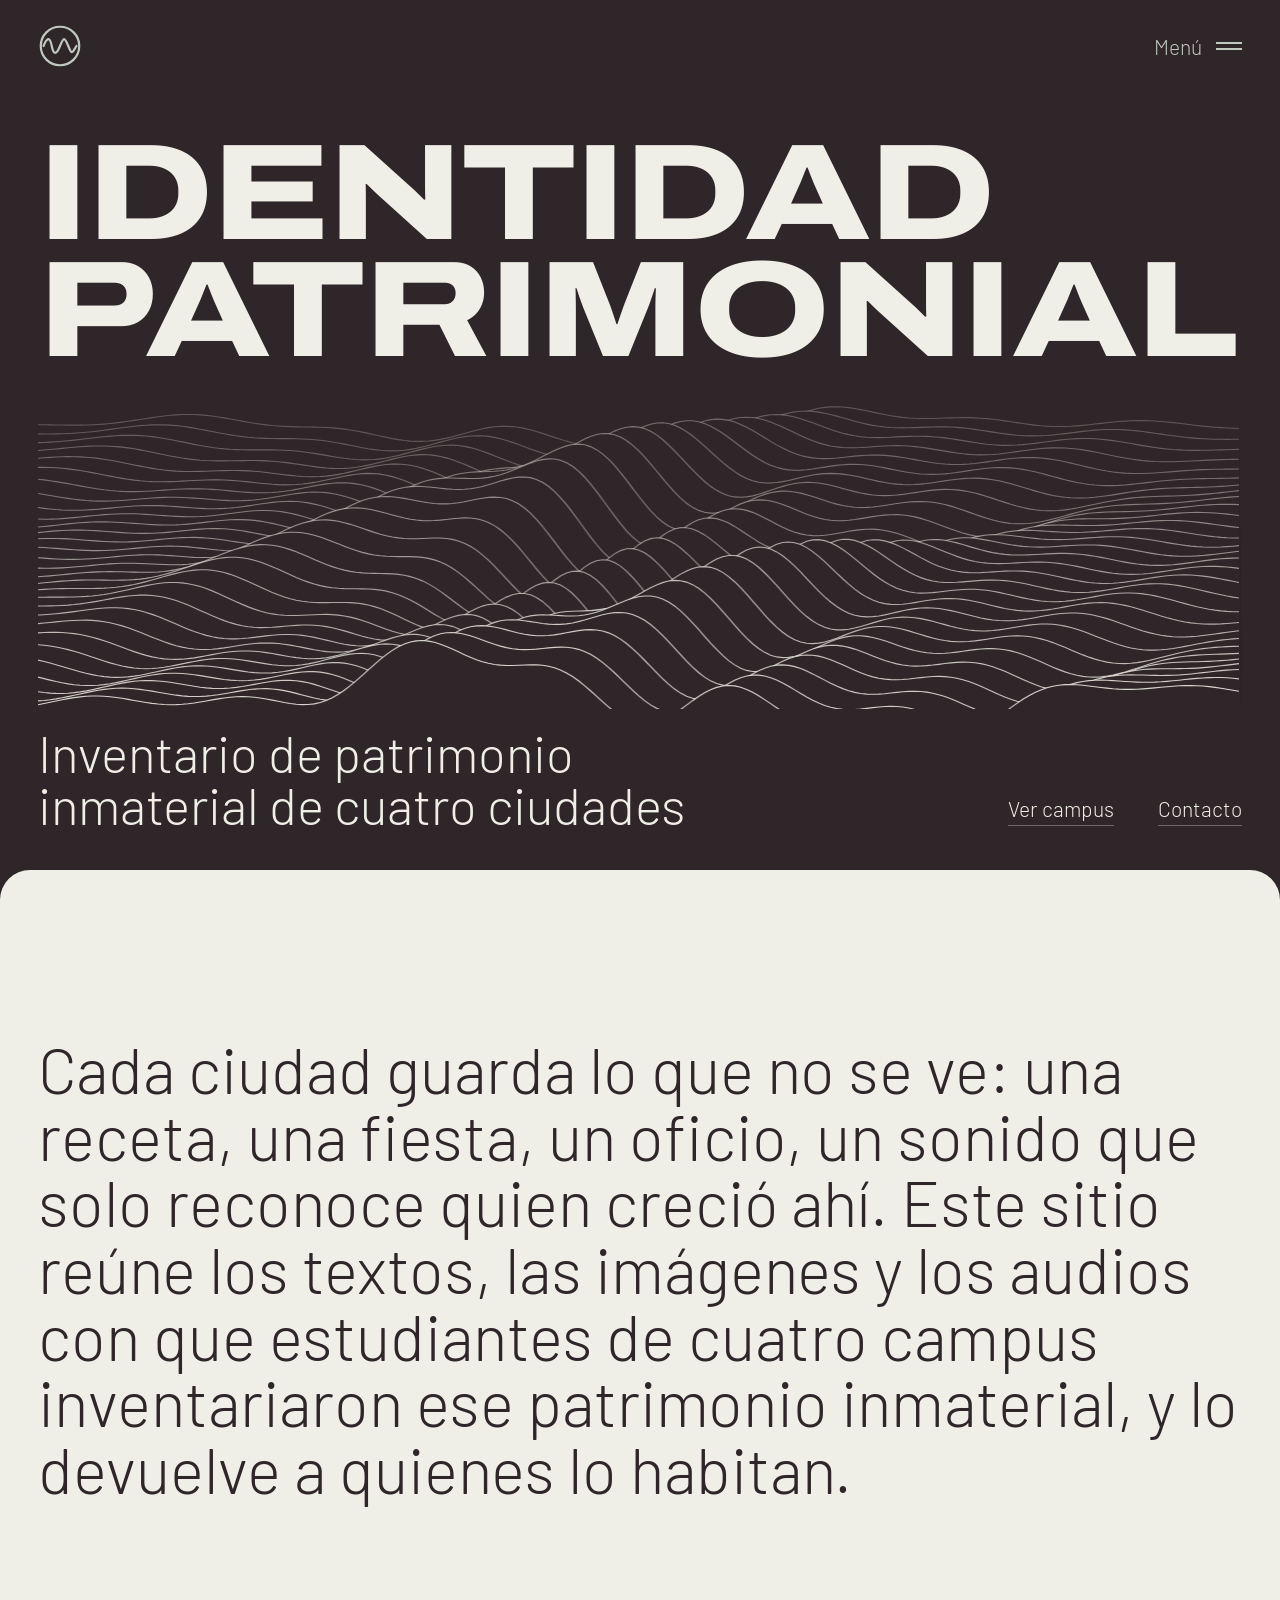
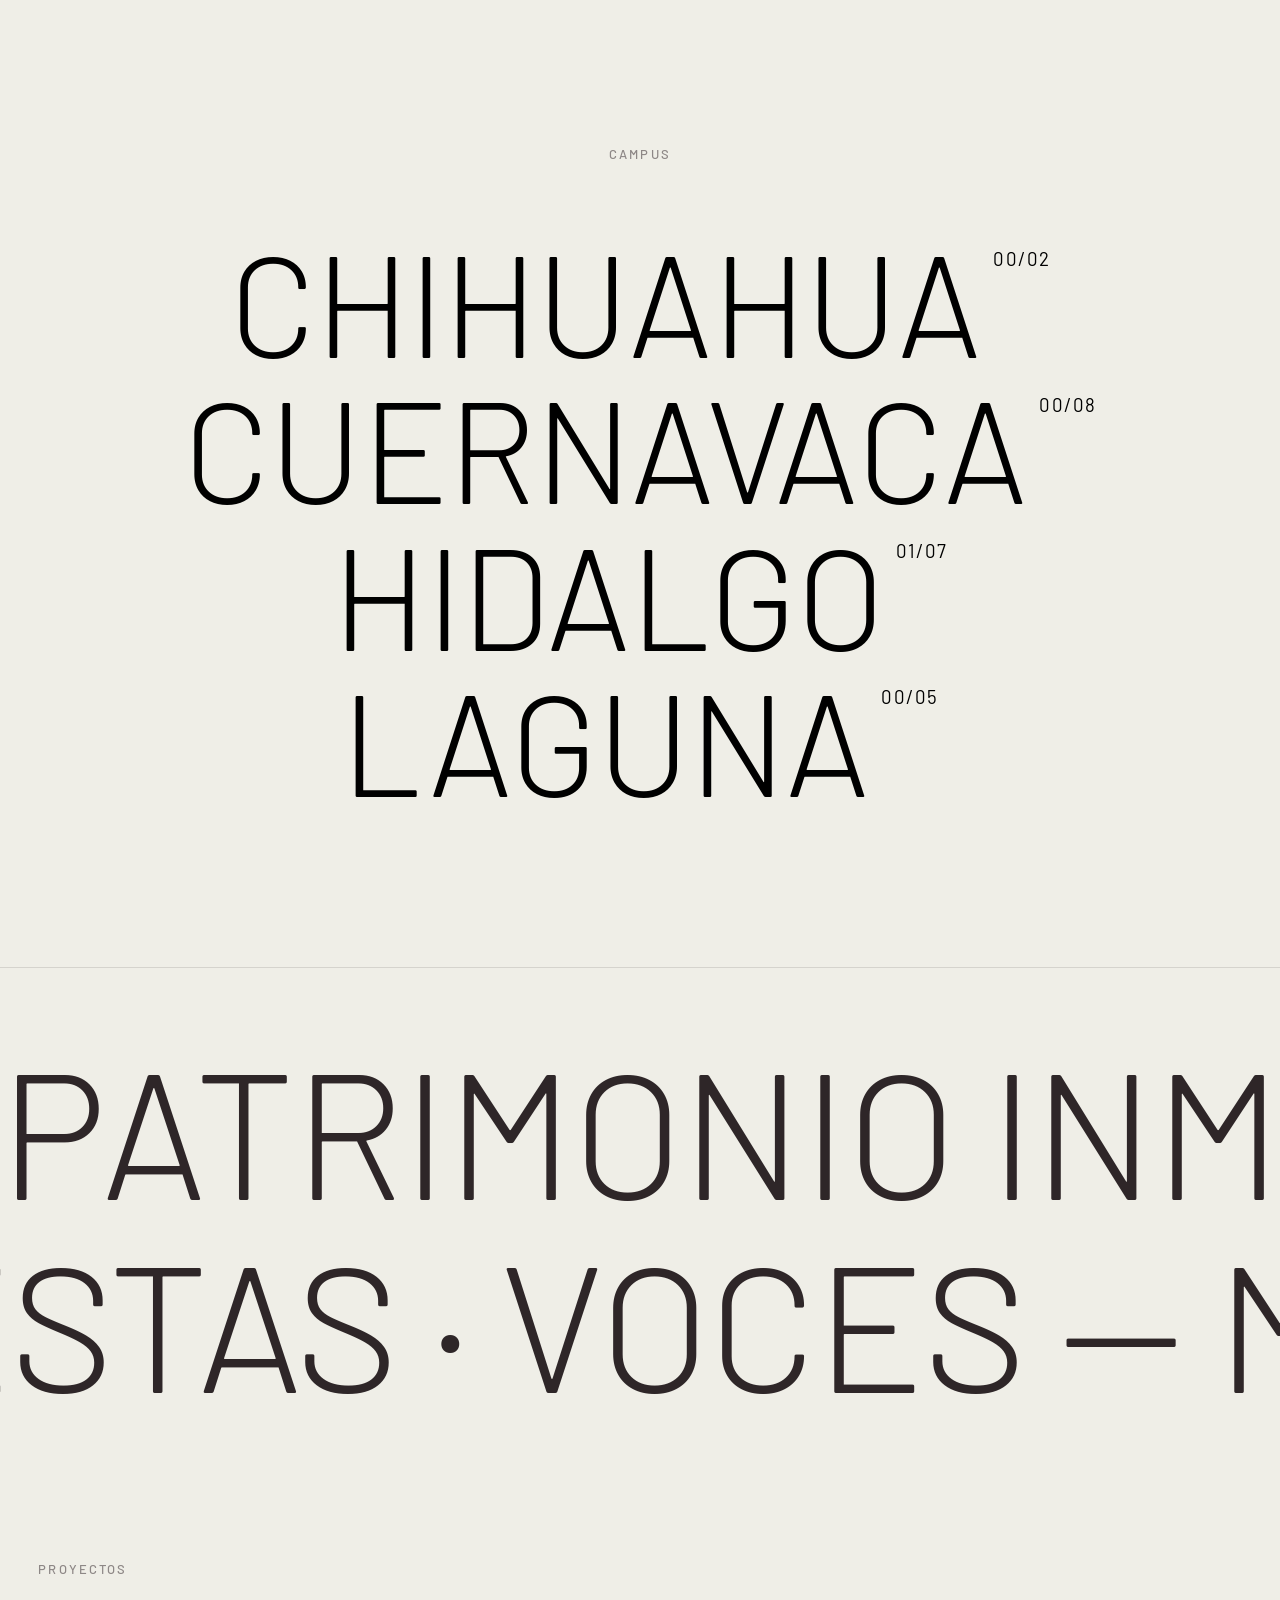
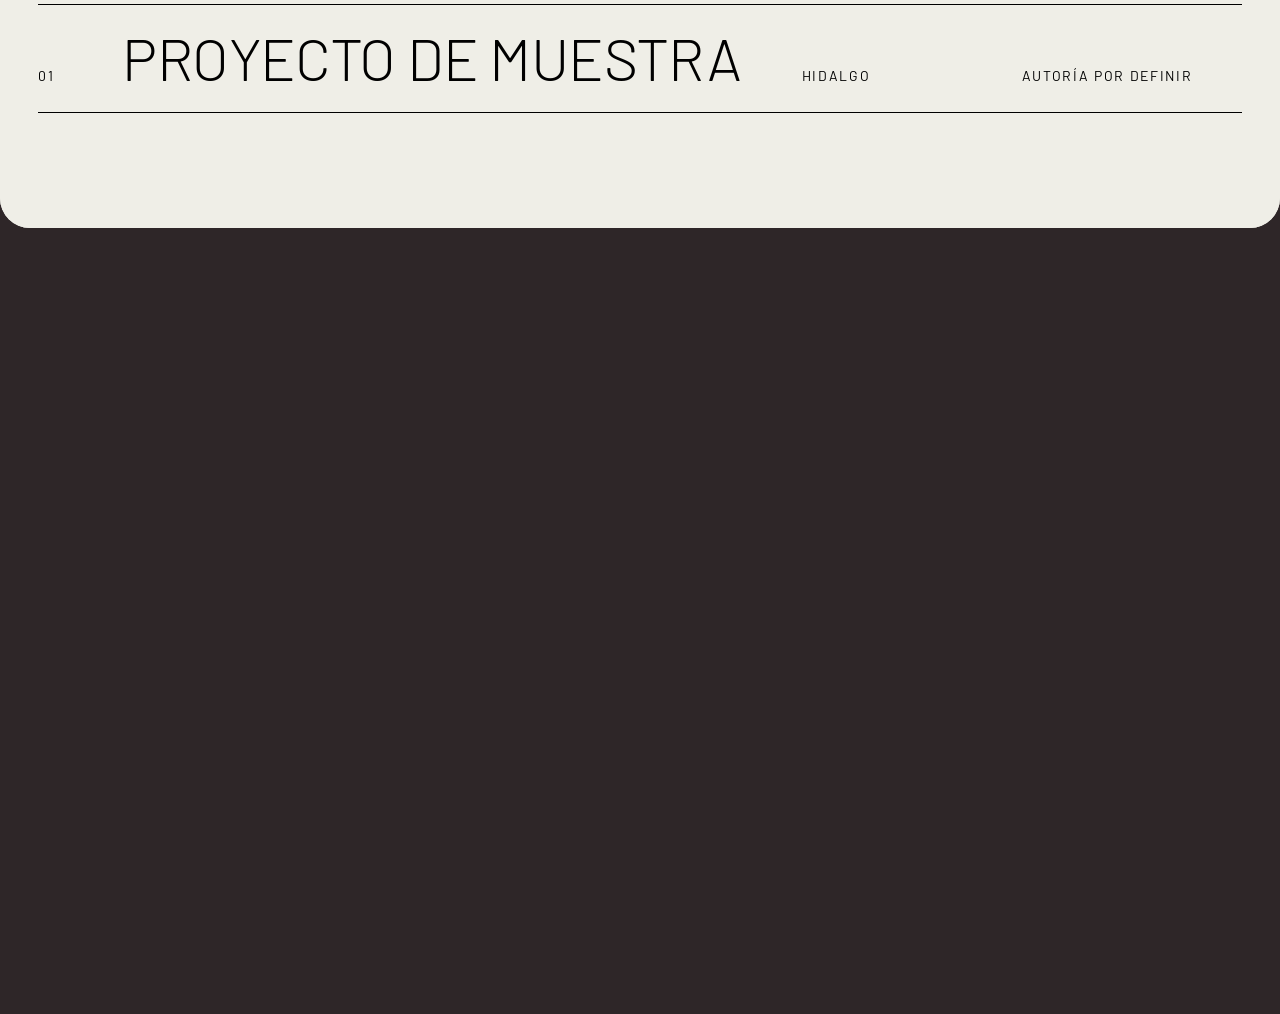
==== index.html @ e94c9727 "Add files via upload" ====
<!doctype html><html lang="es"><head><meta charset="utf-8"><meta name="viewport" content="width=device-width,initial-scale=1"><meta name="robots" content="noindex,nofollow"><title>Identidad patrimonial</title><link rel="preconnect" href="https://fonts.googleapis.com"><link rel="preconnect" href="https://fonts.gstatic.com" crossorigin><link href="https://fonts.googleapis.com/css2?family=Archivo:wdth,wght@62..125,100..900&family=Barlow:wght@300;400;500&display=swap" rel="stylesheet"><link rel="stylesheet" href="css/style.css"></head><body data-page="home"><header class="top"></header>
<section class="hero"><h1 class="wordmark" id="wm" data-fit></h1><canvas id="wave" aria-hidden="true"></canvas>
<div class="hero-foot"><p class="tag" id="tag"></p><div class="hero-links"><a href="#campus">Ver campus</a><a id="contact" href="#">Contacto</a></div></div></section>
<main class="sheet up">
<section class="manifesto" id="manifesto"></section>
<section class="hl clist" id="campus"><p class="eyebrow">Campus</p><div id="cl"></div><div class="peek"></div></section>
<section class="marq" aria-hidden="true"><div id="m1"></div><div id="m2"></div></section>
<section class="hl plist" id="proyectos"><p class="eyebrow">Proyectos</p><div id="pl"></div><div class="peek"></div></section>
</main><footer class="foot"></footer><script src="js/app.js"></script></body></html>
---- css/style.css ----
:root{--cream:#EFEEE7;--ink:#2E2628;--taupe:#4a4143;--mute:#8d8786;--r:30px;--pad:clamp(18px,3vw,44px);
--disp:"Archivo","Arial Black",sans-serif;--sans:"Barlow","Helvetica Neue",Arial,sans-serif}
*{box-sizing:border-box;margin:0;padding:0}
html{background:var(--ink)}
body{background:var(--ink);color:var(--ink);font-family:var(--sans);font-weight:300;font-size:18px;line-height:1.45;-webkit-font-smoothing:antialiased;overflow-x:hidden}
a{color:inherit;text-decoration:none}
button{font-family:inherit}
img{max-width:100%;display:block}
.wordmark{font-family:var(--disp);font-weight:800;font-stretch:125%;text-transform:uppercase;line-height:.86;letter-spacing:-.015em;white-space:nowrap}
.eyebrow{font-size:13px;letter-spacing:.16em;text-transform:uppercase;color:var(--mute);font-weight:500}

/* header + menu */
.top{position:fixed;inset:0 0 auto 0;z-index:50;display:flex;justify-content:space-between;align-items:center;padding:24px var(--pad);color:var(--cream);mix-blend-mode:difference;pointer-events:none}
.top>*{pointer-events:auto}
.logo svg{width:44px;height:44px;display:block}
.menu-btn{background:none;border:0;color:inherit;font-size:21px;font-weight:300;display:flex;gap:14px;align-items:center;cursor:pointer}
.menu-btn i{width:26px;height:8px;border-top:2px solid currentColor;border-bottom:2px solid currentColor}
.menu{position:fixed;top:16px;right:16px;z-index:60;width:min(380px,calc(100vw - 32px));background:var(--taupe);color:var(--cream);border-radius:var(--r);padding:38px 42px 44px;transform-origin:top right;transform:scale(.9);opacity:0;pointer-events:none;transition:transform .45s cubic-bezier(.2,.8,.2,1),opacity .3s}
.menu.open{transform:none;opacity:1;pointer-events:auto}
.menu a{display:block;font-size:28px;line-height:1.55;transition:opacity .2s}
.menu a:hover{opacity:.5}
.menu .x{position:absolute;top:26px;right:30px;width:34px;height:34px;background:none;border:0;color:inherit;cursor:pointer}
.menu .x::before,.menu .x::after{content:"";position:absolute;left:4px;right:4px;top:16px;border-top:2px solid currentColor;transform:rotate(45deg)}
.menu .x::after{transform:rotate(-45deg)}

/* cursor */
.dot{position:fixed;left:0;top:0;width:16px;height:16px;border-radius:50%;background:var(--cream);mix-blend-mode:difference;z-index:100;pointer-events:none;transform:translate(-50%,-50%);transition:width .3s,height .3s}
.dot.big{width:72px;height:72px}
@media(hover:none){.dot{display:none}}
.has-dot,.has-dot a,.has-dot button{cursor:none}

/* hero */
.hero{position:relative;z-index:1;min-height:100svh;background:var(--ink);color:var(--cream);display:flex;flex-direction:column;padding:15vh var(--pad) calc(var(--pad) + var(--r))}
.hero canvas{flex:1 1 0;height:0;min-height:28vh;width:100%;margin:2vh 0}
.hero-foot{display:flex;justify-content:space-between;align-items:flex-end;gap:24px;flex-wrap:wrap}
.tag{font-size:clamp(28px,4vw,64px);line-height:1.02;max-width:13em}
.hero-links{display:flex;gap:44px;font-size:21px;padding-bottom:6px}
.hero-links a{border-bottom:1px solid #efeee755;transition:border-color .2s}
.hero-links a:hover{border-color:var(--cream)}

/* sheet */
.sheet{position:relative;z-index:2;background:var(--cream);overflow:clip;border-radius:0 0 var(--r) var(--r)}
.sheet.up{margin-top:calc(var(--r)*-1);border-radius:var(--r)}
.manifesto{padding:clamp(90px,13vw,200px) var(--pad);font-size:clamp(32px,5vw,84px);line-height:1.04;max-width:1560px}
.manifesto span{opacity:.16;transition:opacity .5s}
.manifesto span.on{opacity:1}
.more{display:inline-block;margin-top:40px;font-size:15px;letter-spacing:.14em;text-transform:uppercase;border-bottom:1px solid currentColor}

/* hover lists */
.hl{position:relative;isolation:isolate;background:var(--cream)}
.clist{padding:clamp(40px,6vw,90px) var(--pad) clamp(90px,12vw,200px);text-align:center}
.clist .eyebrow{margin-bottom:clamp(30px,5vw,80px)}
.cl{display:block;color:var(--cream);mix-blend-mode:difference;font-size:clamp(46px,11.2vw,196px);line-height:1.02;text-transform:uppercase;letter-spacing:-.01em;position:relative;z-index:2}
.cl sup{font-size:.13em;vertical-align:top;letter-spacing:.08em;margin-left:.7em;position:relative;top:1.1em;font-weight:400}
.peek{position:absolute;z-index:1;left:0;top:0;width:clamp(250px,38vw,640px);aspect-ratio:16/10;opacity:0;--s:.88;transform:translate(-50%,-50%) scale(var(--s));transition:opacity .35s,transform .45s cubic-bezier(.2,.8,.2,1);pointer-events:none;overflow:hidden;display:flex;align-items:flex-end;padding:18px;color:var(--cream);font-size:14px;letter-spacing:.14em;text-transform:uppercase;background:#555}
.peek.show{opacity:1;--s:1}
.peek img{position:absolute;inset:0;width:100%;height:100%;object-fit:cover;filter:grayscale(1) contrast(1.08)}
.peek span{position:relative}
.plist{padding:clamp(40px,6vw,90px) var(--pad) clamp(70px,9vw,140px)}
.plist .eyebrow{margin-bottom:26px}
.pr{display:grid;grid-template-columns:64px minmax(0,1fr) 200px 220px;gap:20px;align-items:baseline;padding:24px 0;border-top:1px solid var(--cream);color:var(--cream);mix-blend-mode:difference;position:relative;z-index:2}
.pr:last-child{border-bottom:1px solid var(--cream)}
.pr b{font-weight:400;font-size:14px;letter-spacing:.1em}
.pr h3{font-weight:300;font-size:clamp(28px,4.6vw,76px);line-height:1;text-transform:uppercase;letter-spacing:-.01em}
.pr small{font-size:14px;letter-spacing:.12em;text-transform:uppercase;font-weight:400}
.empty{font-size:clamp(26px,3.4vw,50px);color:var(--mute)}

/* marquee */
.marq{overflow:hidden;white-space:nowrap;padding:clamp(30px,5vw,80px) 0;border-top:1px solid #2e262822}
.marq div{display:inline-block;font-size:clamp(64px,14vw,250px);line-height:1.08;text-transform:uppercase;font-weight:300;will-change:transform;letter-spacing:-.01em}
.marq div:nth-child(2){display:block;width:max-content}

/* footer */
.foot{position:sticky;bottom:0;z-index:0;background:var(--ink);color:var(--cream);padding:calc(var(--r) + 70px) var(--pad) 28px}
.fcols{display:grid;grid-template-columns:repeat(auto-fit,minmax(170px,1fr));gap:30px;margin-bottom:clamp(50px,8vw,120px)}
.fcols h5{font-size:13px;letter-spacing:.16em;text-transform:uppercase;color:#efeee788;font-weight:500;margin-bottom:12px}
.fcols li{list-style:none;font-size:20px}
.fcols a:hover{opacity:.55}
.fine{margin-top:26px;font-size:13px;color:#efeee777;letter-spacing:.06em}

/* inner pages */
.sheet:not(.up){padding-top:92px}
.crumb{margin:0 var(--pad);border:1px solid #2e262830;display:flex;font:500 13px/1 var(--disp);font-stretch:125%;text-transform:uppercase;letter-spacing:.08em;border-radius:14px;overflow:hidden}
.crumb>*{padding:20px 28px;border-right:1px solid #2e262830;display:flex;align-items:center;gap:12px;white-space:nowrap;min-width:0}
.crumb>*:last-child{border-right:0;color:var(--mute);overflow:hidden;text-overflow:ellipsis;display:block}
.crumb a:hover{background:var(--ink);color:var(--cream)}
.chead{padding:clamp(40px,7vw,100px) var(--pad) clamp(30px,5vw,70px)}
.chead .wordmark{white-space:normal}
.cmeta{display:grid;grid-template-columns:2fr 1fr;gap:40px;margin-top:clamp(30px,4vw,60px);align-items:end}
.lead{font-size:clamp(24px,2.8vw,42px);line-height:1.1;max-width:20em}
.phead{padding:clamp(50px,8vw,110px) var(--pad) 0}
.ptitle{font-family:var(--disp);font-weight:800;font-stretch:125%;text-transform:uppercase;line-height:.92;letter-spacing:-.015em;font-size:clamp(38px,8.4vw,150px);margin-top:20px;overflow-wrap:anywhere}
.pmeta{display:grid;grid-template-columns:repeat(3,1fr);margin:clamp(40px,6vw,90px) var(--pad) 0;border-top:1px solid var(--ink)}
.pmeta div{padding:18px 0}
.pmeta p{font-size:clamp(20px,2vw,30px);margin-top:6px}
.pgrid{display:grid;grid-template-columns:minmax(0,1fr) minmax(0,1fr) minmax(0,1fr);gap:clamp(24px,3.4vw,56px);padding:clamp(30px,4vw,60px) var(--pad) clamp(60px,8vw,120px);align-items:start}
.ptext p{font-size:clamp(19px,1.5vw,23px);margin-bottom:1.2em;line-height:1.4}
.pside{position:sticky;top:90px}
.pgal{display:grid;gap:18px}
.ph{aspect-ratio:4/3;display:flex;align-items:flex-end;padding:16px;font-size:13px;letter-spacing:.14em;text-transform:uppercase;color:var(--cream);background:var(--tone,#777);border-radius:6px}
.pgal img{width:100%;border-radius:6px}
.player{background:var(--ink);color:var(--cream);border-radius:22px;padding:24px}
.wv{width:100%;height:110px;display:block;cursor:pointer}
.pl-row{display:flex;justify-content:space-between;align-items:center;margin-top:18px}
.pl-btn{width:64px;height:64px;border-radius:50%;background:var(--cream);color:var(--ink);border:0;cursor:pointer;font-size:18px;transition:transform .2s}
.pl-btn:hover{transform:scale(1.08)}
.pl-btn:focus-visible{outline:2px solid var(--cream);outline-offset:3px}
.pl-time{font-size:15px;letter-spacing:.1em;font-variant-numeric:tabular-nums}
.pl-cap{margin-top:14px;font-size:13px;letter-spacing:.14em;text-transform:uppercase;color:var(--mute);font-weight:500}
.next{display:block;border-top:1px solid #2e262830;padding:clamp(40px,6vw,90px) var(--pad);transition:background .3s,color .3s}
.next:hover{background:var(--ink);color:var(--cream)}
.next .eyebrow{margin-bottom:10px}
.next h3{font-size:clamp(40px,8vw,140px);font-weight:300;text-transform:uppercase;line-height:1;letter-spacing:-.01em}

.js [data-r]{opacity:0;transform:translateY(26px);transition:opacity .9s,transform .9s cubic-bezier(.2,.7,.2,1)}
.js [data-r].in{opacity:1;transform:none}

@media(max-width:860px){
.pr{grid-template-columns:40px 1fr;row-gap:4px}.pr small{grid-column:2}
.pgrid{grid-template-columns:1fr}.pside{position:static}.pmeta{grid-template-columns:1fr}
.cmeta{grid-template-columns:1fr}.crumb>*{padding:16px 14px}.crumb>*:nth-child(3){display:none}
.hero-links{gap:26px}.cl sup{display:none}.menu a{font-size:24px}}
@media(prefers-reduced-motion:reduce){*{transition:none!important}.js [data-r]{opacity:1;transform:none}}

.ehe{display:block;height:auto}
.foot .ehe{width:clamp(210px,24vw,340px);margin-top:clamp(36px,5vw,70px)}
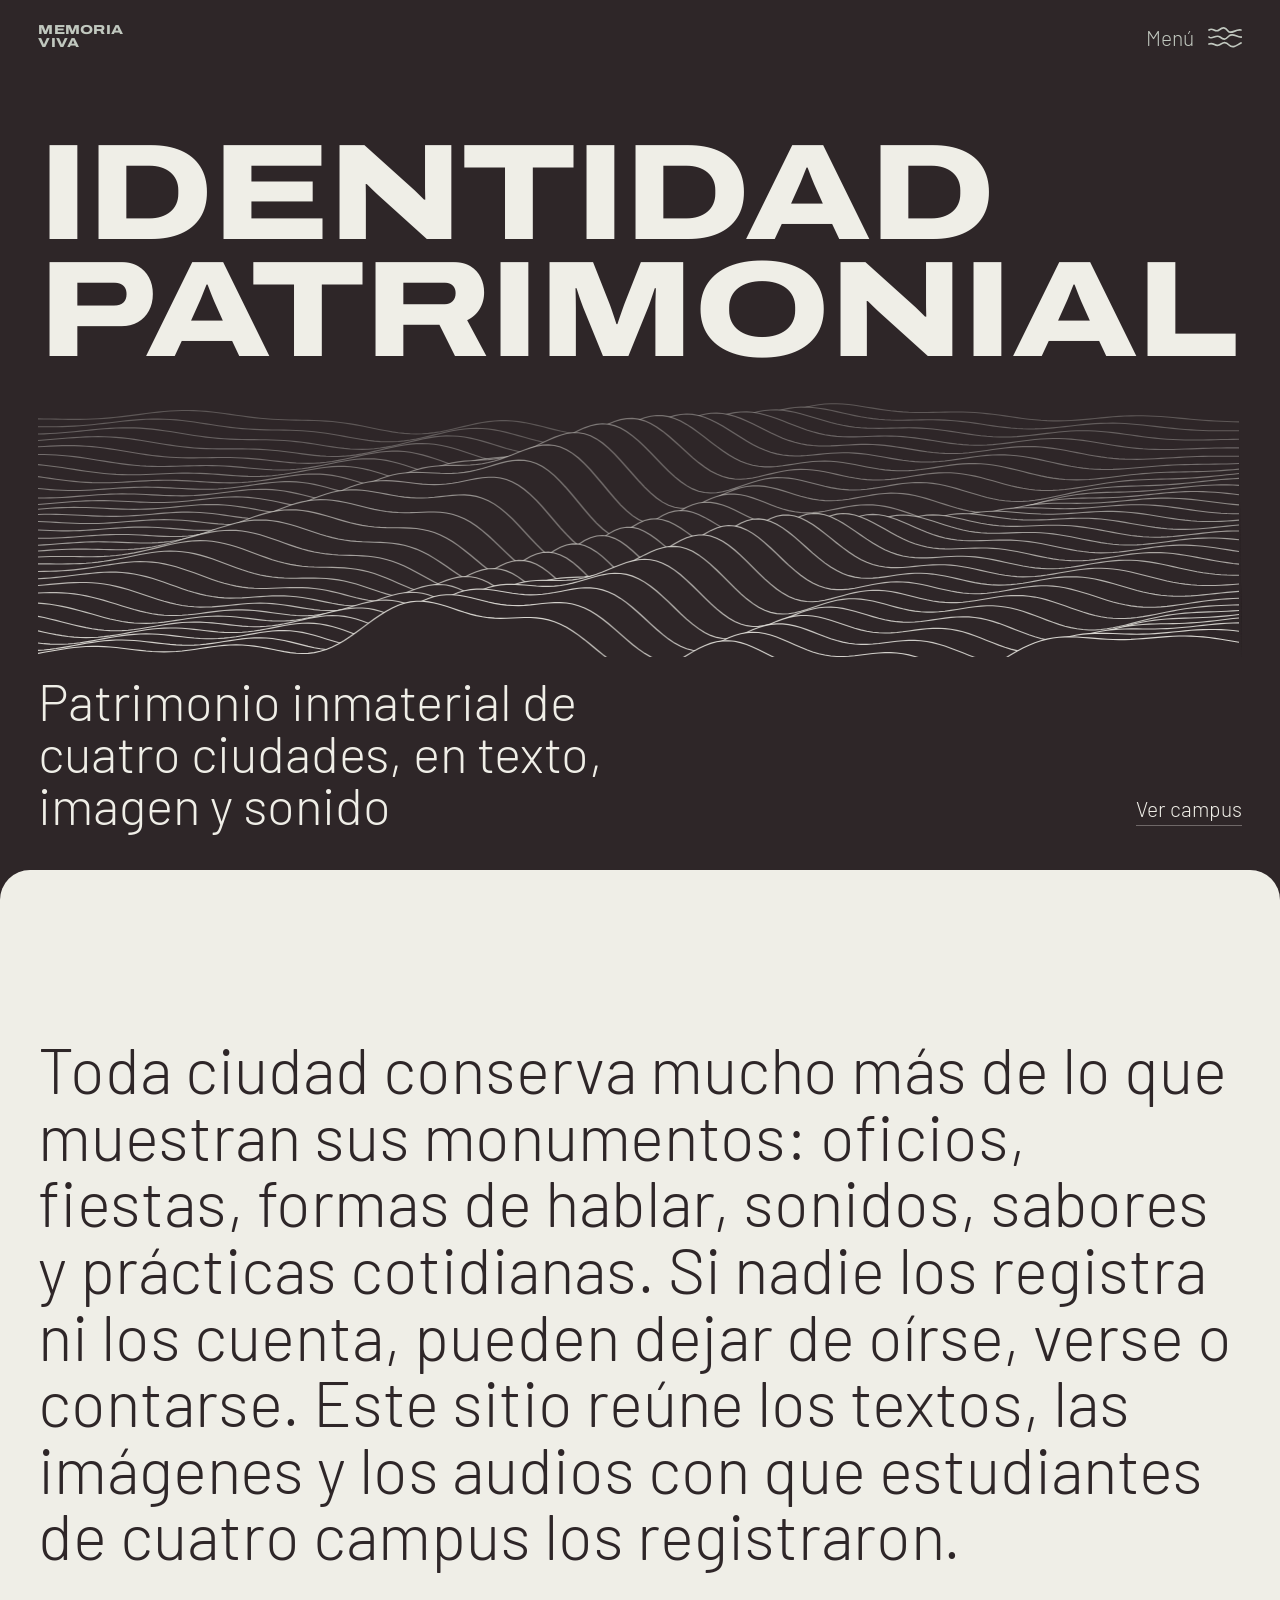
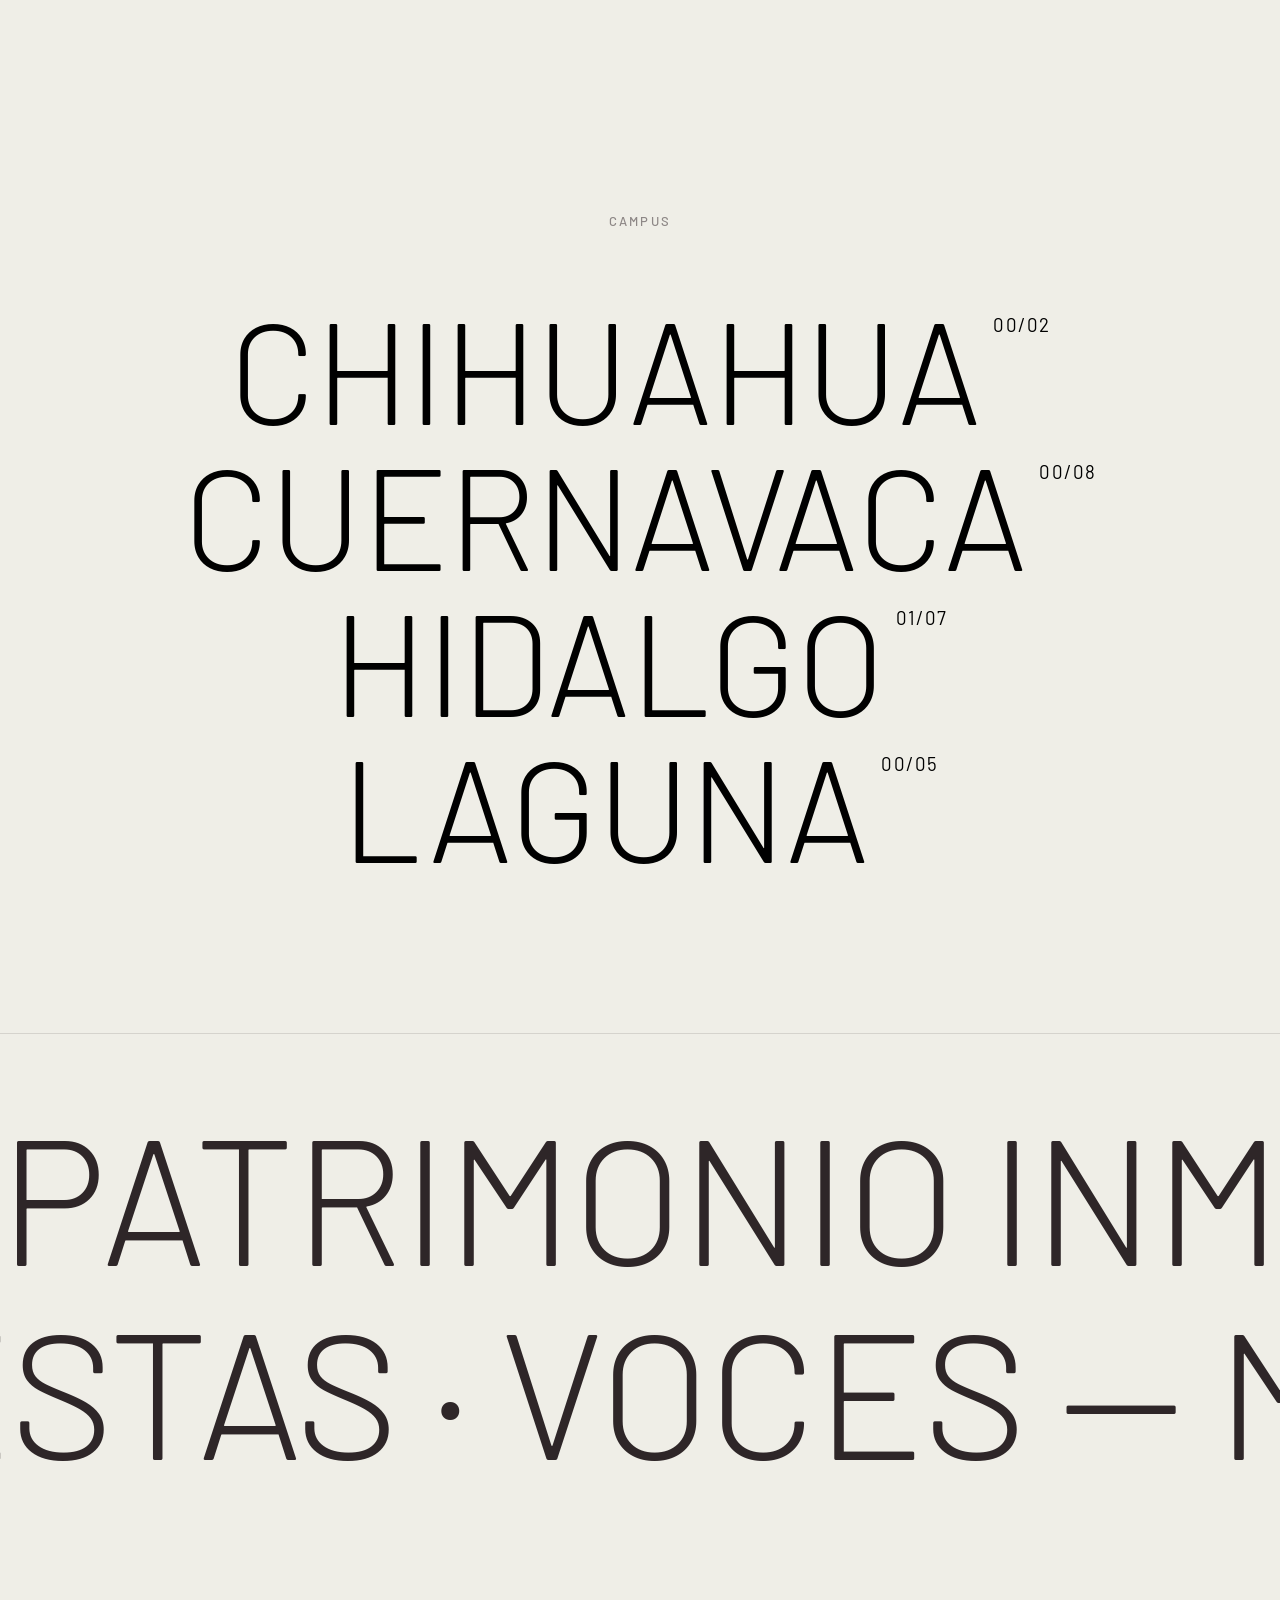
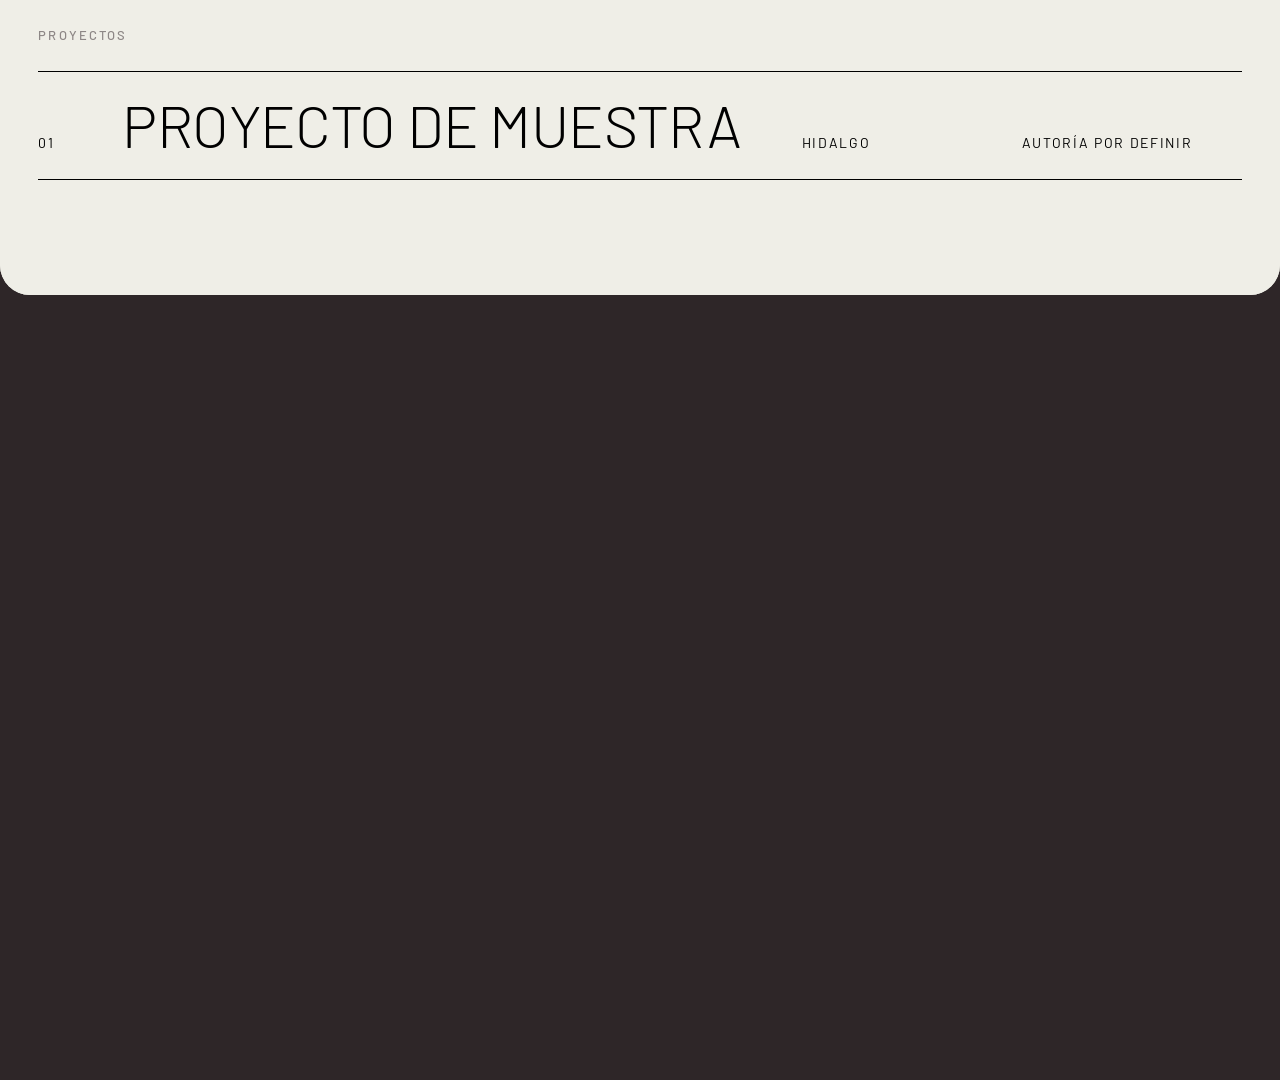
==== commit 23a93523: "Add files via upload Retos por Campus" ====
--- a/index.html
+++ b/index.html
@@ -1,6 +1,6 @@
 <!doctype html><html lang="es"><head><meta charset="utf-8"><meta name="viewport" content="width=device-width,initial-scale=1"><meta name="robots" content="noindex,nofollow"><title>Identidad patrimonial</title><link rel="preconnect" href="https://fonts.googleapis.com"><link rel="preconnect" href="https://fonts.gstatic.com" crossorigin><link href="https://fonts.googleapis.com/css2?family=Archivo:wdth,wght@62..125,100..900&family=Barlow:wght@300;400;500&display=swap" rel="stylesheet"><link rel="stylesheet" href="css/style.css"></head><body data-page="home"><header class="top"></header>
 <section class="hero"><h1 class="wordmark" id="wm" data-fit></h1><canvas id="wave" aria-hidden="true"></canvas>
-<div class="hero-foot"><p class="tag" id="tag"></p><div class="hero-links"><a href="#campus">Ver campus</a><a id="contact" href="#">Contacto</a></div></div></section>
+<div class="hero-foot"><p class="tag" id="tag"></p><div class="hero-links"><a href="#campus">Ver campus</a></div></div></section>
 <main class="sheet up">
 <section class="manifesto" id="manifesto"></section>
 <section class="hl clist" id="campus"><p class="eyebrow">Campus</p><div id="cl"></div><div class="peek"></div></section>
--- a/css/style.css
+++ b/css/style.css
@@ -12,9 +12,10 @@
 /* header + menu */
 .top{position:fixed;inset:0 0 auto 0;z-index:50;display:flex;justify-content:space-between;align-items:center;padding:24px var(--pad);color:var(--cream);mix-blend-mode:difference;pointer-events:none}
 .top>*{pointer-events:auto}
-.logo svg{width:44px;height:44px;display:block}
+.logo{font-family:var(--disp);font-weight:800;font-stretch:125%;text-transform:uppercase;font-size:13px;line-height:1;letter-spacing:.02em;display:block}
 .menu-btn{background:none;border:0;color:inherit;font-size:21px;font-weight:300;display:flex;gap:14px;align-items:center;cursor:pointer}
-.menu-btn i{width:26px;height:8px;border-top:2px solid currentColor;border-bottom:2px solid currentColor}
+.menu-btn svg{display:block;transition:transform .4s cubic-bezier(.2,.8,.2,1)}
+.menu-btn:hover svg{transform:translateX(4px)}
 .menu{position:fixed;top:16px;right:16px;z-index:60;width:min(380px,calc(100vw - 32px));background:var(--taupe);color:var(--cream);border-radius:var(--r);padding:38px 42px 44px;transform-origin:top right;transform:scale(.9);opacity:0;pointer-events:none;transition:transform .45s cubic-bezier(.2,.8,.2,1),opacity .3s}
 .menu.open{transform:none;opacity:1;pointer-events:auto}
 .menu a{display:block;font-size:28px;line-height:1.55;transition:opacity .2s}
@@ -124,3 +125,6 @@
 
 .ehe{display:block;height:auto}
 .foot .ehe{width:clamp(210px,24vw,340px);margin-top:clamp(36px,5vw,70px)}
+
+.cdet{display:grid;grid-template-columns:repeat(auto-fit,minmax(240px,1fr));gap:clamp(20px,3vw,48px);margin:0 var(--pad);border-top:1px solid var(--ink);padding:18px 0 0}
+.cdet p{font-size:clamp(18px,1.5vw,22px);margin-top:6px;line-height:1.3}
